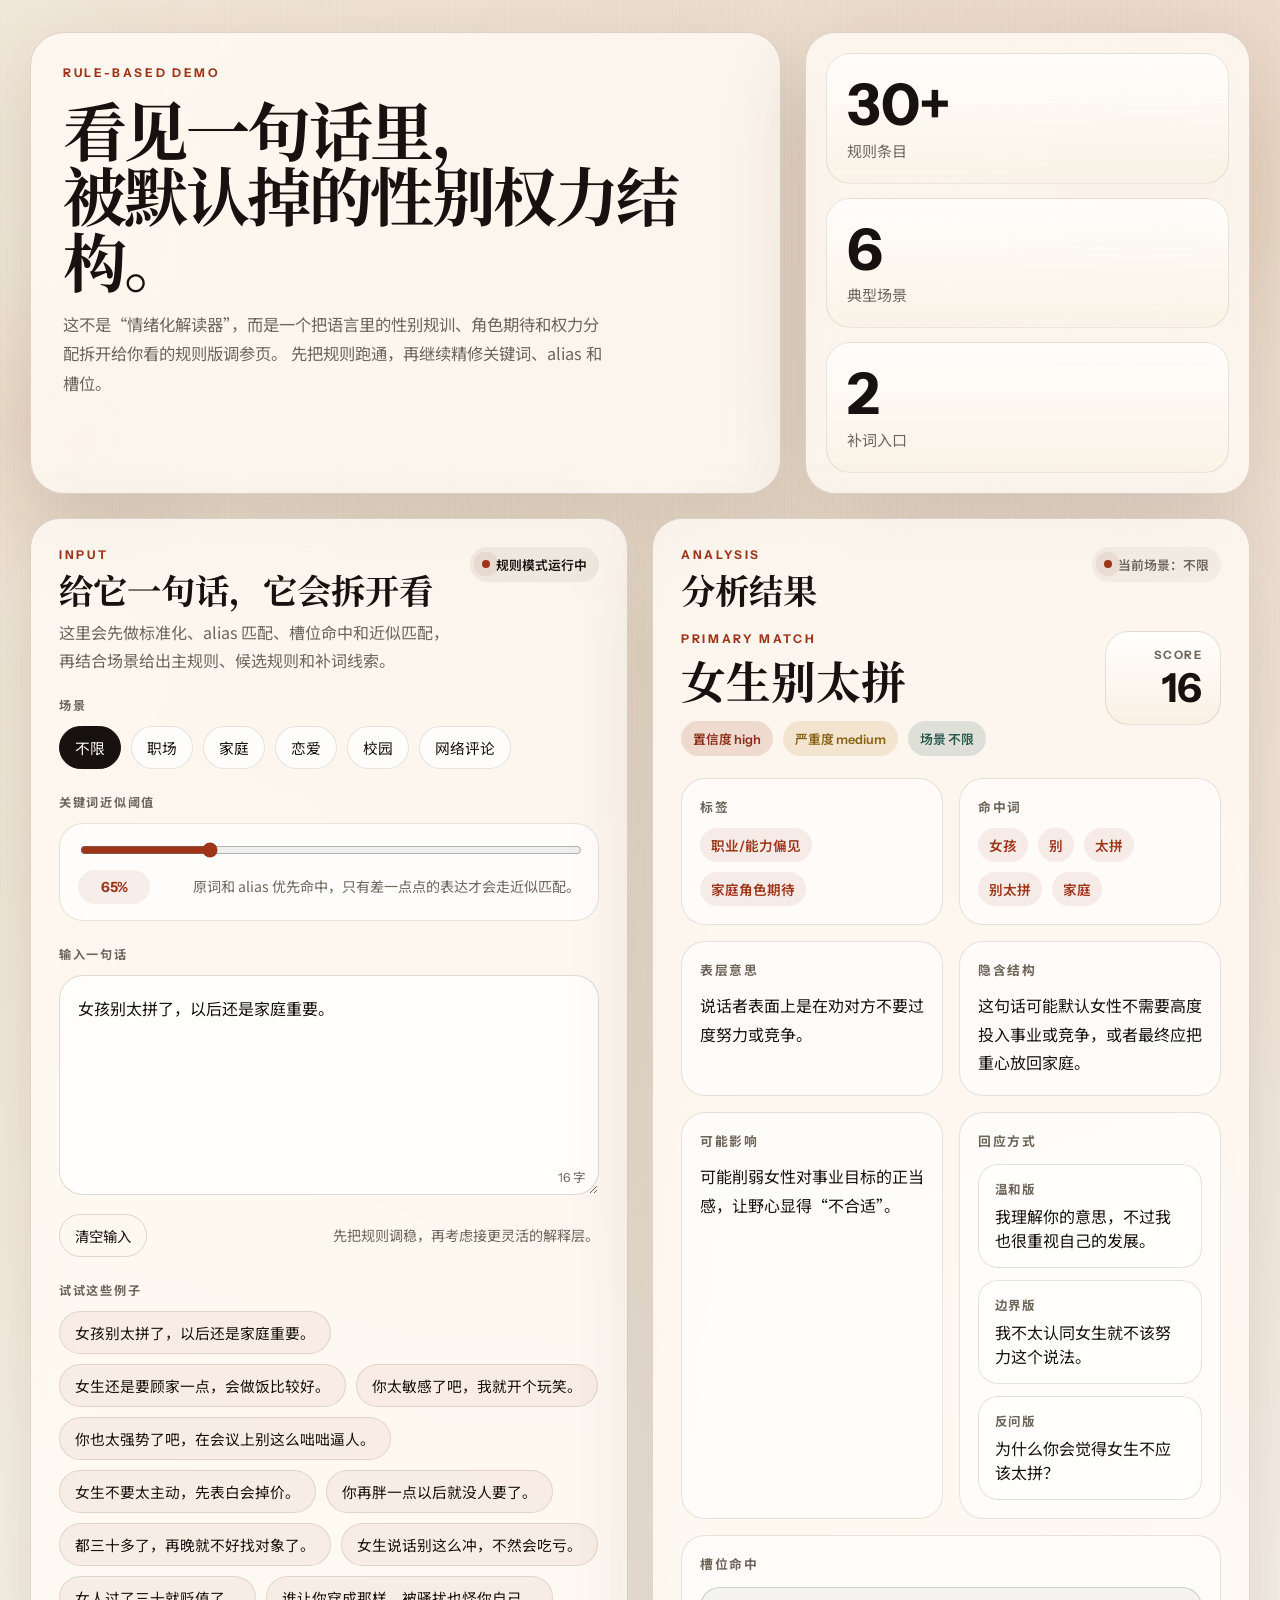
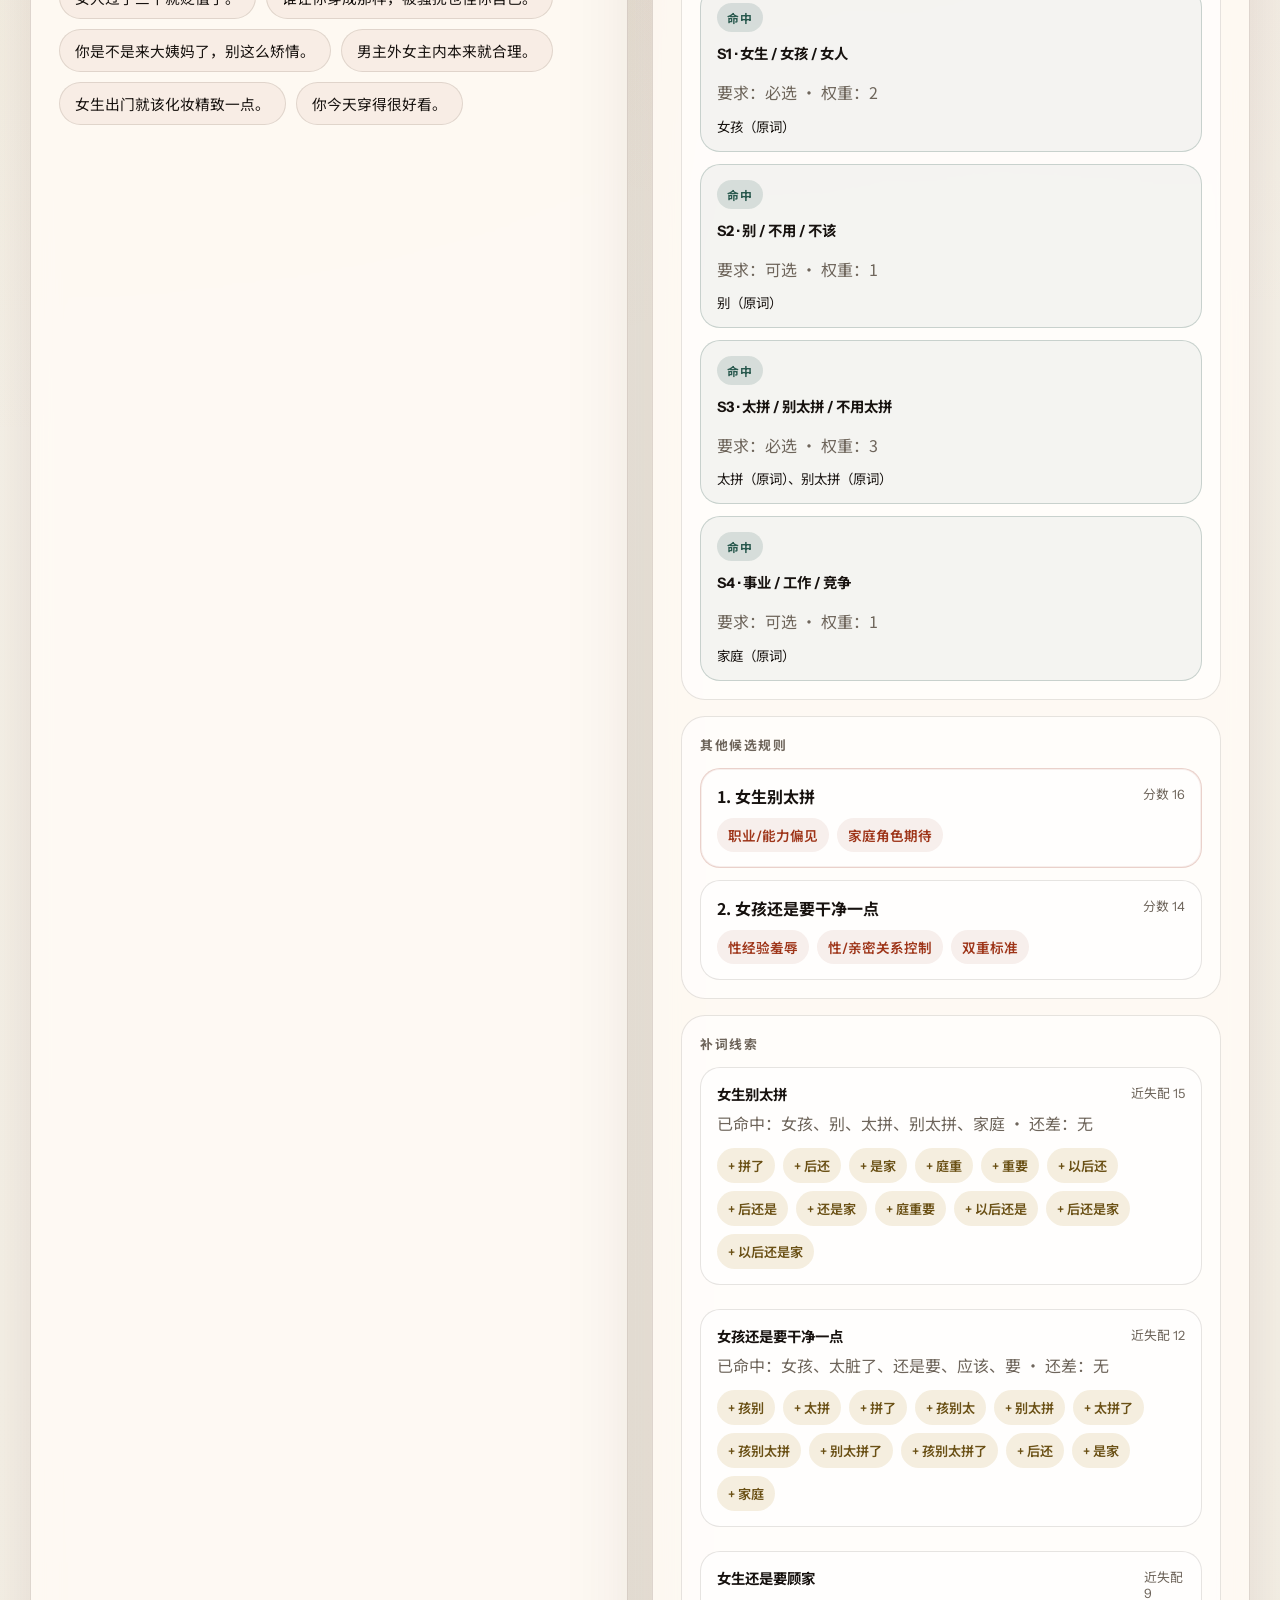
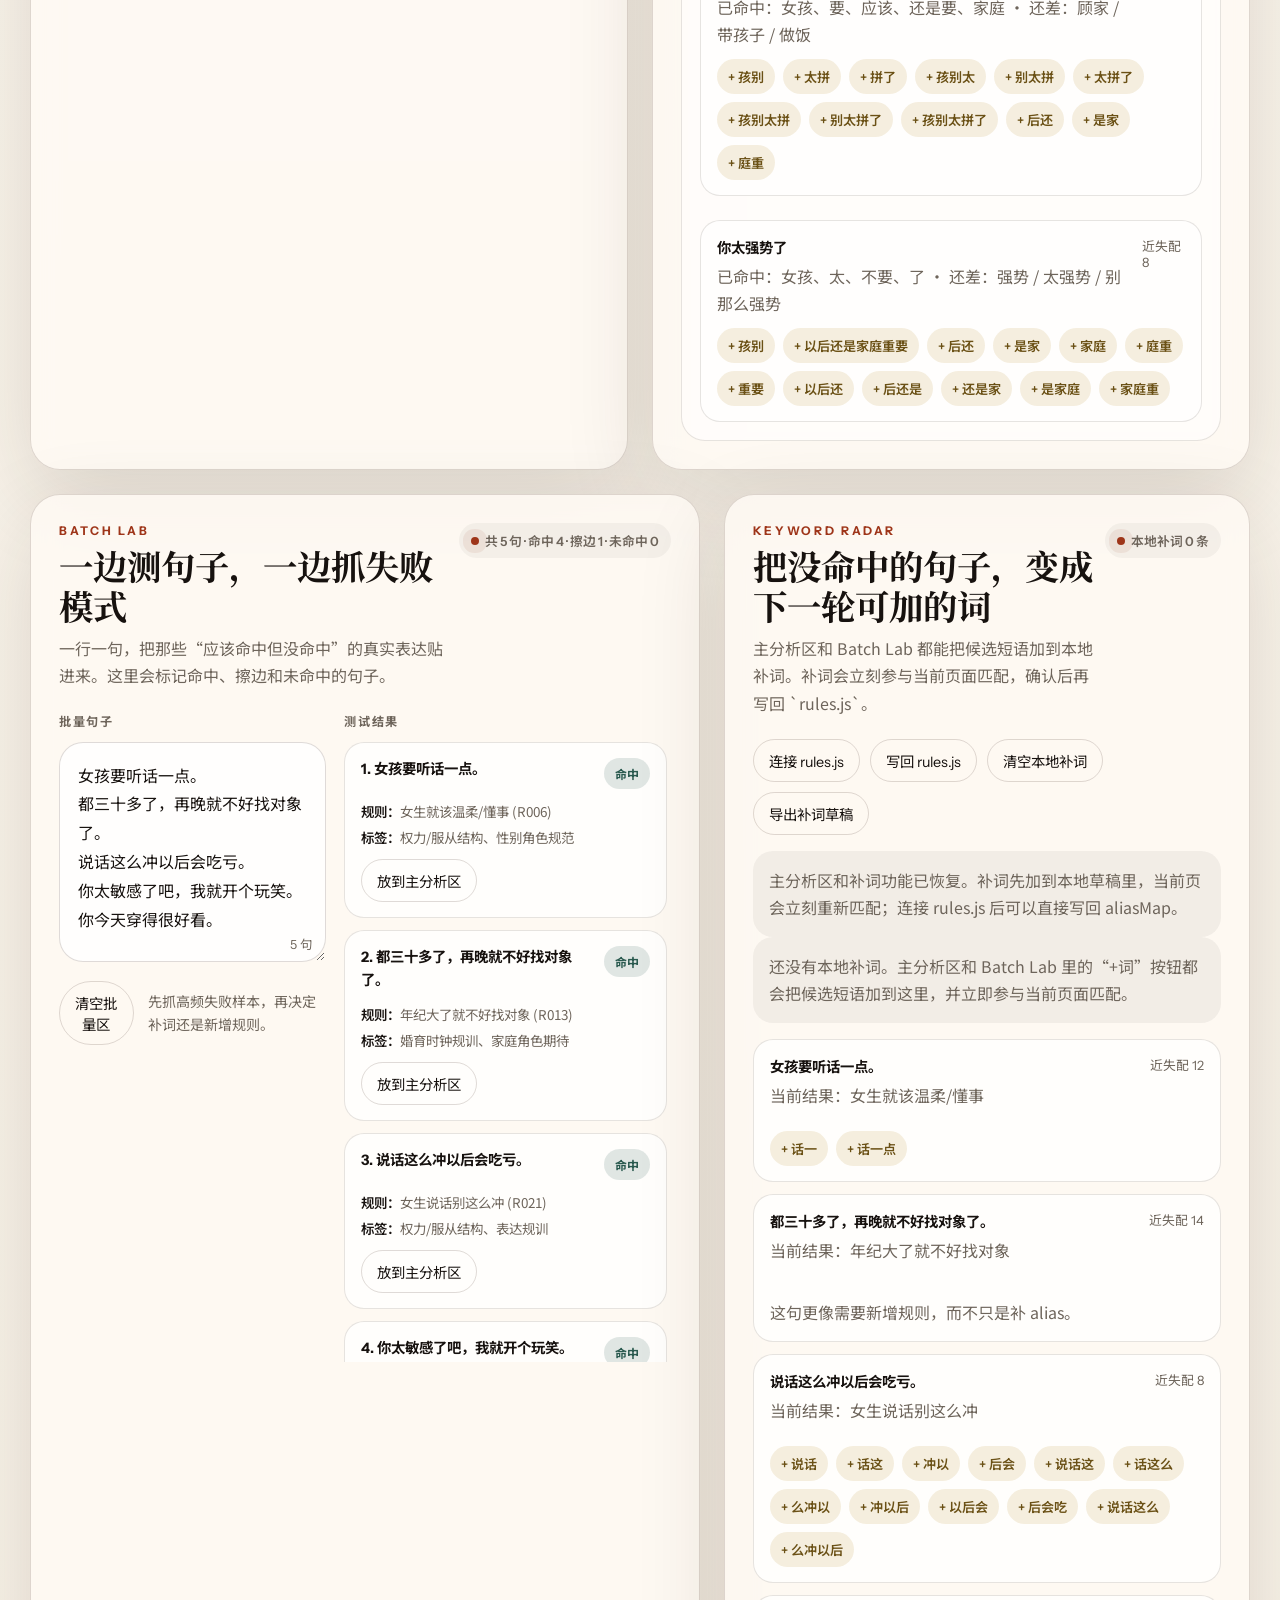
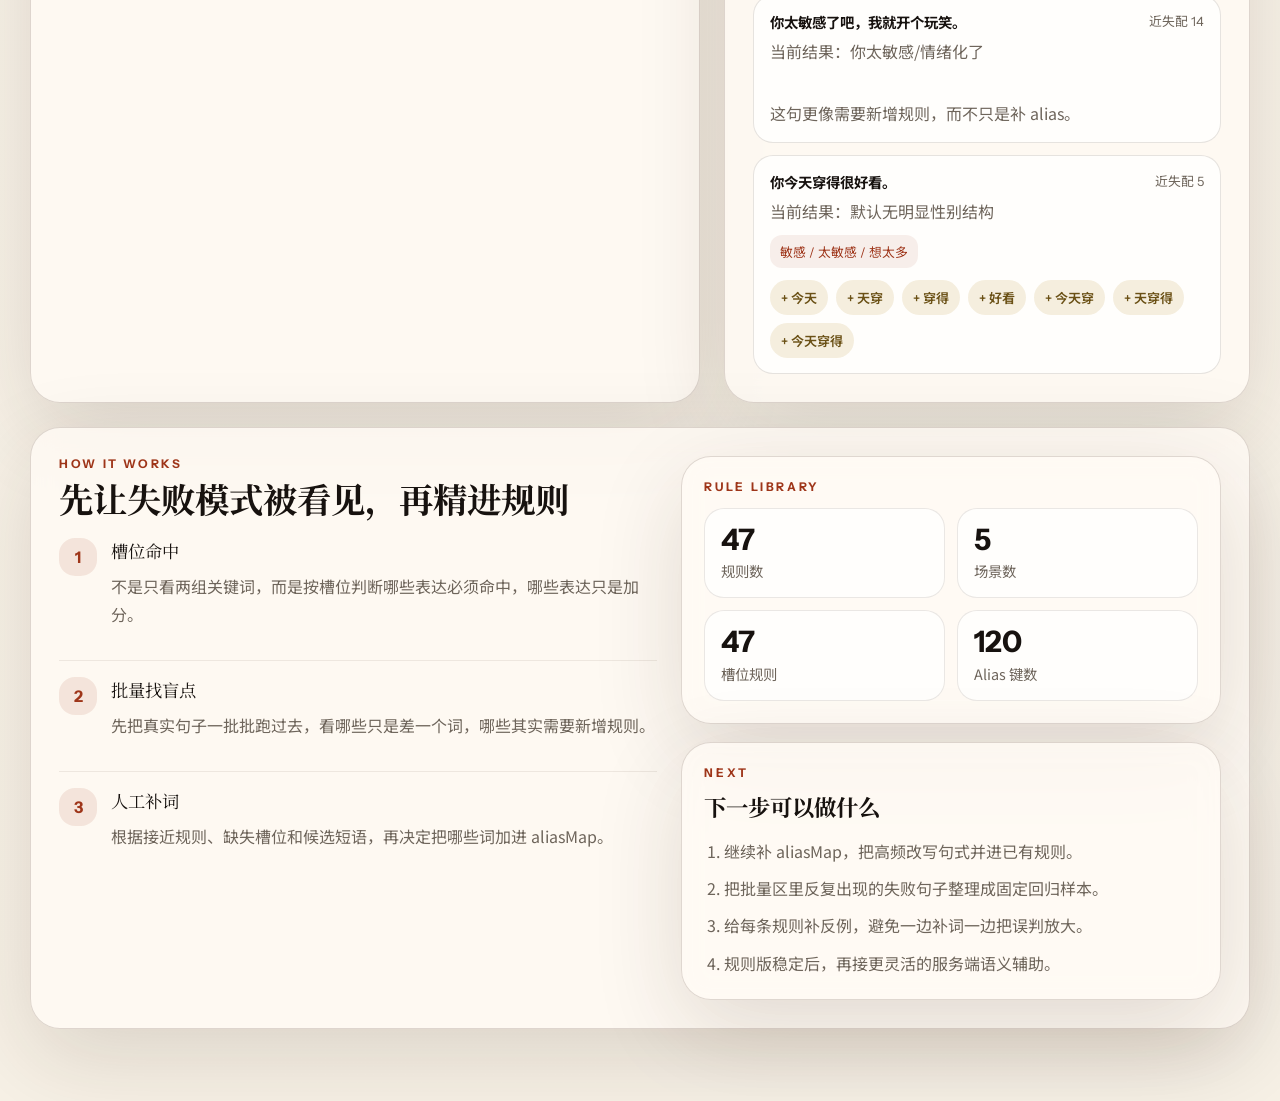
==== lab.html @ 9e85bf98 "Make client page the site root" ====
<!doctype html>
<html lang="zh-CN">
  <head>
    <meta charset="UTF-8" />
    <meta name="viewport" content="width=device-width, initial-scale=1.0" />
    <meta
      name="description"
      content="用于识别句子中的性别结构、角色期待与权力规训信号的规则版调参页面。"
    />
    <title>看见句子里的性别权力结构</title>
    <link rel="preconnect" href="https://fonts.googleapis.com" />
    <link rel="preconnect" href="https://fonts.gstatic.com" crossorigin />
    <link
      href="https://fonts.googleapis.com/css2?family=Instrument+Sans:wght@400;500;600;700&family=Noto+Sans+SC:wght@400;500;700;900&family=Noto+Serif+SC:wght@500;700;900&display=swap"
      rel="stylesheet"
    />
    <link rel="stylesheet" href="./styles.css" />
  </head>
  <body>
    <div class="page-shell">
      <div class="ambient ambient-one"></div>
      <div class="ambient ambient-two"></div>

      <header class="hero reveal reveal-1">
        <div class="hero-copy">
          <div class="eyebrow">Rule-Based Demo</div>
          <h1 class="hero-title">看见一句话里，<br />被默认掉的性别权力结构。</h1>
          <p class="hero-text">
            这不是“情绪化解读器”，而是一个把语言里的性别规训、角色期待和权力分配拆开给你看的规则版调参页。
            先把规则跑通，再继续精修关键词、alias 和槽位。
          </p>
        </div>

        <div class="hero-aside">
          <div class="stat-card">
            <span class="stat-value">30+</span>
            <span class="stat-label">规则条目</span>
          </div>
          <div class="stat-card">
            <span class="stat-value">6</span>
            <span class="stat-label">典型场景</span>
          </div>
          <div class="stat-card">
            <span class="stat-value">2</span>
            <span class="stat-label">补词入口</span>
          </div>
        </div>
      </header>

      <main class="workspace">
        <section class="panel input-panel reveal reveal-2">
          <div class="panel-head">
            <div>
              <div class="eyebrow">Input</div>
              <h2 class="panel-title">给它一句话，它会拆开看</h2>
              <p class="panel-description">
                这里会先做标准化、alias 匹配、槽位命中和近似匹配，再结合场景给出主规则、候选规则和补词线索。
              </p>
            </div>
            <div class="signal-pill">规则模式运行中</div>
          </div>

          <div class="field-group">
            <label class="field-label">场景</label>
            <div id="contextButtons" class="chip-wrap" aria-label="场景选择"></div>
          </div>

          <div class="field-group">
            <label for="similarityRange" class="field-label">关键词近似阈值</label>
            <div class="similarity-control">
              <input
                id="similarityRange"
                class="similarity-range"
                type="range"
                min="0.55"
                max="0.95"
                step="0.01"
                value="0.65"
              />
              <div class="similarity-meta">
                <span id="similarityValue" class="similarity-value">65%</span>
                <span class="micro-note">原词和 alias 优先命中，只有差一点点的表达才会走近似匹配。</span>
              </div>
            </div>
          </div>

          <div class="field-group">
            <label for="inputText" class="field-label">输入一句话</label>
            <div class="textarea-wrap">
              <textarea
                id="inputText"
                spellcheck="false"
                placeholder="例如：女孩别太拼了，以后还是家庭重要。"
              ></textarea>
              <div id="charCount" class="char-count">0 字</div>
            </div>
          </div>

          <div class="input-actions">
            <button id="clearButton" type="button" class="ghost-button">清空输入</button>
            <span class="micro-note">先把规则调稳，再考虑接更灵活的解释层。</span>
          </div>

          <div class="field-group examples-group">
            <div class="field-label">试试这些例子</div>
            <div id="exampleList" class="chip-wrap"></div>
          </div>
        </section>

        <section class="panel output-panel reveal reveal-3">
          <div class="panel-head">
            <div>
              <div class="eyebrow">Analysis</div>
              <h2 class="panel-title">分析结果</h2>
            </div>
            <div id="contextStatus" class="signal-pill signal-pill-muted">当前场景：不限</div>
          </div>

          <div id="analysisRoot" class="analysis-root"></div>
        </section>
      </main>

      <section class="lab-grid">
        <section class="panel batch-panel reveal reveal-4">
          <div class="panel-head">
            <div>
              <div class="eyebrow">Batch Lab</div>
              <h2 class="panel-title">一边测句子，一边抓失败模式</h2>
              <p class="panel-description">
                一行一句，把那些“应该命中但没命中”的真实表达贴进来。这里会标记命中、擦边和未命中的句子。
              </p>
            </div>
            <div id="batchSummary" class="signal-pill signal-pill-muted">等待批量测试</div>
          </div>

          <div class="batch-workspace">
            <div class="batch-entry">
              <label for="batchInputText" class="field-label">批量句子</label>
              <div class="textarea-wrap">
                <textarea
                  id="batchInputText"
                  spellcheck="false"
                  placeholder="一行一句，建议先放 10 到 50 句真实样本。"
                ></textarea>
                <div id="batchCount" class="char-count">0 句</div>
              </div>
              <div class="input-actions">
                <button id="batchClearButton" type="button" class="ghost-button">清空批量区</button>
                <span class="micro-note">先抓高频失败样本，再决定补词还是新增规则。</span>
              </div>
            </div>

            <div class="batch-feed">
              <div class="field-label">测试结果</div>
              <div id="batchResultsRoot" class="batch-results"></div>
            </div>
          </div>
        </section>

        <section class="panel tuning-panel reveal reveal-5">
          <div class="panel-head">
            <div>
              <div class="eyebrow">Keyword Radar</div>
              <h2 class="panel-title">把没命中的句子，变成下一轮可加的词</h2>
              <p class="panel-description">
                主分析区和 Batch Lab 都能把候选短语加到本地补词。补词会立刻参与当前页面匹配，确认后再写回 `rules.js`。
              </p>
            </div>
            <div id="draftSummary" class="signal-pill signal-pill-muted">本地补词 0 条</div>
          </div>

          <div class="draft-toolbar">
            <button id="connectRulesButton" type="button" class="ghost-button">连接 rules.js</button>
            <button id="writeRulesButton" type="button" class="ghost-button">写回 rules.js</button>
            <button id="clearDraftsButton" type="button" class="ghost-button">清空本地补词</button>
            <button id="exportDraftsButton" type="button" class="ghost-button">导出补词草稿</button>
          </div>

          <div id="rulesFileStatus" class="draft-empty">
            先用主分析区或 Batch Lab 把候选短语加进本地补词。连接 `rules.js` 后，就能把这些补词直接写回 `aliasMap`。
          </div>
          <div id="draftListRoot" class="draft-list-root"></div>
          <div id="keywordHintRoot" class="hint-root"></div>
        </section>
      </section>

      <section class="panel system-panel reveal reveal-6">
        <div class="system-copy">
          <div class="eyebrow">How It Works</div>
          <h2 class="panel-title">先让失败模式被看见，再精进规则</h2>
          <div class="mechanic-list">
            <div class="mechanic-step">
              <div class="step-index">1</div>
              <div>
                <div class="step-title">槽位命中</div>
                <p class="step-copy">不是只看两组关键词，而是按槽位判断哪些表达必须命中，哪些表达只是加分。</p>
              </div>
            </div>
            <div class="mechanic-step">
              <div class="step-index">2</div>
              <div>
                <div class="step-title">批量找盲点</div>
                <p class="step-copy">先把真实句子一批批跑过去，看哪些只是差一个词，哪些其实需要新增规则。</p>
              </div>
            </div>
            <div class="mechanic-step">
              <div class="step-index">3</div>
              <div>
                <div class="step-title">人工补词</div>
                <p class="step-copy">根据接近规则、缺失槽位和候选短语，再决定把哪些词加进 aliasMap。</p>
              </div>
            </div>
          </div>
        </div>

        <div class="system-side">
          <div class="sub-panel">
            <div class="eyebrow">Rule Library</div>
            <div id="libraryMetrics" class="metric-grid"></div>
          </div>

          <div class="sub-panel">
            <div class="eyebrow">Next</div>
            <h3 class="sub-panel-title">下一步可以做什么</h3>
            <ol class="roadmap-list">
              <li>继续补 aliasMap，把高频改写句式并进已有规则。</li>
              <li>把批量区里反复出现的失败句子整理成固定回归样本。</li>
              <li>给每条规则补反例，避免一边补词一边把误判放大。</li>
              <li>规则版稳定后，再接更灵活的服务端语义辅助。</li>
            </ol>
          </div>
        </div>
      </section>
    </div>

    <script src="./rules.js"></script>
    <script src="./app.js"></script>
  </body>
</html>
---- styles.css ----
:root {
  --paper: #f7f1e6;
  --panel: rgba(255, 251, 245, 0.82);
  --ink: #17120f;
  --muted: #6e655b;
  --line: rgba(55, 36, 21, 0.16);
  --accent: #9e3519;
  --accent-soft: rgba(158, 53, 25, 0.12);
  --gold: #b88c2f;
  --forest: #29594e;
  --shadow: 0 28px 90px rgba(49, 30, 17, 0.14);
  --display-font: "Noto Serif SC", "Source Han Serif SC", serif;
  --body-font: "Noto Sans SC", "PingFang SC", "Hiragino Sans GB", sans-serif;
  --ui-font: "Instrument Sans", "Noto Sans SC", sans-serif;
}

* {
  box-sizing: border-box;
}

html,
body {
  margin: 0;
  min-height: 100%;
}

body {
  position: relative;
  overflow-x: hidden;
  background:
    radial-gradient(circle at top left, rgba(184, 140, 47, 0.16), transparent 34%),
    radial-gradient(circle at top right, rgba(158, 53, 25, 0.12), transparent 32%),
    linear-gradient(180deg, #fbf7f0 0%, var(--paper) 100%);
  color: var(--ink);
  font-family: var(--body-font);
}

body::before {
  content: "";
  position: fixed;
  inset: 0;
  pointer-events: none;
  background:
    linear-gradient(135deg, rgba(255, 255, 255, 0.45), transparent 45%),
    repeating-linear-gradient(
      90deg,
      rgba(23, 18, 15, 0.02) 0,
      rgba(23, 18, 15, 0.02) 1px,
      transparent 1px,
      transparent 7px
    );
  opacity: 0.65;
}

.page-shell {
  position: relative;
  isolation: isolate;
  max-width: 1260px;
  margin: 0 auto;
  padding: 32px 20px 72px;
}

.ambient {
  position: absolute;
  z-index: -1;
  border-radius: 999px;
  filter: blur(54px);
  opacity: 0.46;
}

.ambient-one {
  top: 92px;
  right: 18px;
  width: 220px;
  height: 220px;
  background: rgba(184, 140, 47, 0.34);
}

.ambient-two {
  top: 340px;
  left: -48px;
  width: 200px;
  height: 200px;
  background: rgba(158, 53, 25, 0.18);
}

.hero,
.workspace,
.lab-grid,
.system-panel {
  display: grid;
  gap: 24px;
}

.hero {
  grid-template-columns: minmax(0, 1.35fr) minmax(320px, 0.8fr);
  margin-bottom: 24px;
}

.hero-copy,
.hero-aside,
.panel,
.sub-panel {
  position: relative;
  border: 1px solid var(--line);
  background: var(--panel);
  backdrop-filter: blur(14px);
  box-shadow: var(--shadow);
}

.hero-copy {
  padding: 32px;
  border-radius: 34px;
}

.hero-aside {
  display: grid;
  align-content: stretch;
  gap: 14px;
  padding: 20px;
  border-radius: 30px;
}

.eyebrow {
  font-family: var(--ui-font);
  font-size: 0.75rem;
  font-weight: 700;
  letter-spacing: 0.22em;
  text-transform: uppercase;
  color: var(--accent);
}

.hero-title,
.panel-title,
.sub-panel-title,
.result-name {
  font-family: var(--display-font);
  font-weight: 700;
}

.hero-title {
  margin: 16px 0 18px;
  font-size: clamp(2.4rem, 5vw, 4.9rem);
  line-height: 1.02;
  letter-spacing: -0.04em;
}

.hero-text {
  max-width: 60ch;
  margin: 0;
  color: var(--muted);
  font-size: 1.02rem;
  line-height: 1.8;
}

.stat-card {
  display: grid;
  gap: 6px;
  padding: 22px 20px;
  border-radius: 24px;
  background:
    linear-gradient(180deg, rgba(255, 255, 255, 0.8), rgba(249, 241, 228, 0.74));
  border: 1px solid rgba(55, 36, 21, 0.1);
}

.stat-value {
  font-family: var(--ui-font);
  font-size: clamp(2.1rem, 5vw, 3.6rem);
  font-weight: 700;
  line-height: 1;
  color: var(--ink);
}

.stat-label {
  color: var(--muted);
  font-size: 0.94rem;
}

.workspace {
  grid-template-columns: minmax(0, 1fr) minmax(0, 1fr);
}

.lab-grid {
  grid-template-columns: minmax(0, 1.12fr) minmax(320px, 0.88fr);
  margin-top: 24px;
}

.panel,
.sub-panel {
  border-radius: 30px;
}

.input-panel,
.output-panel,
.batch-panel,
.tuning-panel,
.system-panel {
  padding: 28px;
}

.panel-head {
  display: flex;
  align-items: flex-start;
  justify-content: space-between;
  gap: 12px;
  margin-bottom: 22px;
}

.panel-title {
  margin: 8px 0 0;
  font-size: clamp(1.55rem, 3vw, 2.15rem);
  line-height: 1.15;
}

.panel-description,
.step-copy,
.candidate-copy {
  margin: 10px 0 0;
  color: var(--muted);
  line-height: 1.7;
}

.signal-pill,
.badge {
  display: inline-flex;
  align-items: center;
  gap: 6px;
  padding: 8px 12px;
  border-radius: 999px;
  font-family: var(--ui-font);
  font-size: 0.8rem;
  font-weight: 600;
  white-space: nowrap;
}

.signal-pill {
  background: rgba(23, 18, 15, 0.06);
  color: var(--ink);
}

.signal-pill::before {
  content: "";
  width: 8px;
  height: 8px;
  border-radius: 999px;
  background: var(--accent);
  box-shadow: 0 0 0 8px rgba(158, 53, 25, 0.08);
}

.signal-pill-muted {
  background: rgba(23, 18, 15, 0.04);
  color: var(--muted);
}

.field-group + .field-group,
.examples-group {
  margin-top: 24px;
}

.field-label {
  display: block;
  margin-bottom: 12px;
  font-family: var(--ui-font);
  font-size: 0.76rem;
  font-weight: 700;
  letter-spacing: 0.14em;
  text-transform: uppercase;
  color: var(--muted);
}

.chip-wrap {
  display: flex;
  flex-wrap: wrap;
  gap: 10px;
}

.chip-button {
  border: 1px solid rgba(55, 36, 21, 0.12);
  background: rgba(255, 255, 255, 0.72);
  color: var(--ink);
  border-radius: 999px;
  padding: 10px 15px;
  font-family: var(--ui-font);
  font-size: 0.92rem;
  cursor: pointer;
  transition:
    transform 140ms ease,
    background-color 140ms ease,
    border-color 140ms ease,
    color 140ms ease;
}

.chip-button:hover,
.chip-button:focus-visible {
  transform: translateY(-1px);
  border-color: rgba(55, 36, 21, 0.24);
}

.chip-button.is-active {
  background: var(--ink);
  color: #fffdf9;
  border-color: var(--ink);
}

.chip-button.is-example {
  background: rgba(158, 53, 25, 0.06);
}

.textarea-wrap {
  position: relative;
}

.similarity-control {
  display: grid;
  gap: 10px;
  padding: 16px 18px;
  border: 1px solid rgba(55, 36, 21, 0.12);
  border-radius: 24px;
  background: rgba(255, 255, 255, 0.72);
}

.similarity-range {
  width: 100%;
  accent-color: var(--accent);
  cursor: pointer;
}

.similarity-meta {
  display: flex;
  align-items: center;
  justify-content: space-between;
  gap: 14px;
}

.similarity-value {
  display: inline-flex;
  align-items: center;
  justify-content: center;
  min-width: 72px;
  padding: 8px 12px;
  border-radius: 999px;
  background: rgba(158, 53, 25, 0.08);
  color: var(--accent);
  font-family: var(--ui-font);
  font-size: 0.88rem;
  font-weight: 700;
}

textarea {
  width: 100%;
  min-height: 220px;
  resize: vertical;
  padding: 18px 18px 44px;
  border: 1px solid rgba(55, 36, 21, 0.16);
  border-radius: 24px;
  background: rgba(255, 255, 255, 0.86);
  color: var(--ink);
  font: inherit;
  line-height: 1.8;
  outline: none;
  transition:
    border-color 160ms ease,
    box-shadow 160ms ease,
    transform 160ms ease;
}

textarea:focus {
  border-color: rgba(158, 53, 25, 0.45);
  box-shadow: 0 0 0 5px rgba(158, 53, 25, 0.08);
}

.char-count {
  position: absolute;
  right: 14px;
  bottom: 14px;
  font-family: var(--ui-font);
  font-size: 0.78rem;
  color: var(--muted);
}

.input-actions {
  display: flex;
  align-items: center;
  justify-content: space-between;
  gap: 14px;
  margin-top: 14px;
}

.ghost-button {
  border: 1px solid rgba(55, 36, 21, 0.16);
  background: transparent;
  color: var(--ink);
  border-radius: 999px;
  padding: 10px 15px;
  font-family: var(--ui-font);
  font-size: 0.9rem;
  cursor: pointer;
  transition:
    transform 140ms ease,
    border-color 140ms ease,
    background-color 140ms ease;
}

.ghost-button:hover,
.ghost-button:focus-visible {
  transform: translateY(-1px);
  border-color: rgba(55, 36, 21, 0.28);
  background: rgba(255, 255, 255, 0.48);
}

.micro-note {
  color: var(--muted);
  font-size: 0.88rem;
  line-height: 1.6;
}

.analysis-root {
  min-height: 640px;
}

.slot-list,
.near-miss-list,
.hint-list {
  display: grid;
  gap: 12px;
  margin-top: 14px;
}

.slot-row,
.near-miss-card,
.hint-card,
.batch-card {
  padding: 15px 16px;
  border-radius: 20px;
  border: 1px solid rgba(55, 36, 21, 0.12);
  background: rgba(255, 255, 255, 0.72);
}

.slot-row {
  display: grid;
  gap: 10px;
}

.slot-row.is-hit {
  border-color: rgba(41, 89, 78, 0.22);
  background: rgba(41, 89, 78, 0.05);
}

.slot-row.is-miss {
  border-color: rgba(158, 53, 25, 0.16);
}

.slot-title,
.hint-title,
.batch-title {
  font-family: var(--ui-font);
  font-size: 0.9rem;
  font-weight: 700;
}

.slot-copy,
.hint-copy,
.batch-copy,
.helper-copy {
  margin-top: 6px;
  color: var(--muted);
  line-height: 1.65;
}

.slot-trace {
  font-family: var(--ui-font);
  font-size: 0.84rem;
}

.slot-state {
  display: inline-flex;
  width: fit-content;
  align-items: center;
  gap: 6px;
  padding: 6px 10px;
  border-radius: 999px;
  font-family: var(--ui-font);
  font-size: 0.74rem;
  font-weight: 700;
  letter-spacing: 0.08em;
  text-transform: uppercase;
}

.slot-state.is-hit {
  background: rgba(41, 89, 78, 0.14);
  color: var(--forest);
}

.slot-state.is-miss {
  background: rgba(158, 53, 25, 0.12);
  color: var(--accent);
}

.empty-state {
  display: grid;
  place-items: center;
  min-height: 520px;
  border-radius: 24px;
  border: 1px dashed rgba(55, 36, 21, 0.18);
  background: rgba(255, 255, 255, 0.4);
  color: var(--muted);
  text-align: center;
  padding: 24px;
  line-height: 1.8;
}

.analysis-hero {
  display: flex;
  align-items: flex-start;
  justify-content: space-between;
  gap: 18px;
}

.result-name {
  margin: 10px 0 0;
  font-size: clamp(1.9rem, 4vw, 2.8rem);
  line-height: 1.08;
}

.score-tile {
  min-width: 116px;
  padding: 16px 18px;
  border-radius: 24px;
  border: 1px solid rgba(55, 36, 21, 0.12);
  background: linear-gradient(180deg, rgba(255, 255, 255, 0.88), rgba(248, 238, 223, 0.72));
  text-align: right;
}

.score-label {
  font-family: var(--ui-font);
  font-size: 0.72rem;
  font-weight: 700;
  letter-spacing: 0.12em;
  text-transform: uppercase;
  color: var(--muted);
}

.score-value {
  margin-top: 6px;
  font-family: var(--ui-font);
  font-size: 2.5rem;
  font-weight: 700;
  line-height: 1;
}

.badge-row {
  display: flex;
  flex-wrap: wrap;
  gap: 10px;
  margin-top: 16px;
}

.badge {
  background: rgba(23, 18, 15, 0.06);
  color: var(--ink);
}

.tone-high {
  background: rgba(158, 53, 25, 0.14);
  color: #8b2d16;
}

.tone-medium {
  background: rgba(184, 140, 47, 0.16);
  color: #896114;
}

.tone-low {
  background: rgba(41, 89, 78, 0.14);
  color: var(--forest);
}

.analysis-grid {
  display: grid;
  grid-template-columns: repeat(2, minmax(0, 1fr));
  gap: 16px;
  margin-top: 22px;
}

.info-card {
  padding: 18px;
  border-radius: 24px;
  border: 1px solid rgba(55, 36, 21, 0.12);
  background: rgba(255, 255, 255, 0.56);
}

.span-2 {
  grid-column: 1 / -1;
}

.info-title {
  margin: 0;
  font-family: var(--ui-font);
  font-size: 0.8rem;
  font-weight: 700;
  letter-spacing: 0.12em;
  text-transform: uppercase;
  color: var(--muted);
}

.info-copy {
  margin: 12px 0 0;
  line-height: 1.8;
}

.meta-list {
  display: flex;
  flex-wrap: wrap;
  gap: 10px;
  margin-top: 12px;
}

.hit-chip {
  display: inline-flex;
  align-items: center;
  padding: 7px 11px;
  border-radius: 999px;
  background: rgba(158, 53, 25, 0.08);
  color: var(--accent);
  font-family: var(--ui-font);
  font-size: 0.85rem;
  font-weight: 600;
}

.muted-inline {
  margin-top: 12px;
  color: var(--muted);
}

.response-list,
.candidate-list {
  display: grid;
  gap: 12px;
  margin-top: 14px;
}

.response-item,
.candidate-card {
  padding: 15px 16px;
  border-radius: 20px;
  border: 1px solid rgba(55, 36, 21, 0.12);
  background: rgba(255, 255, 255, 0.72);
}

.response-label {
  display: block;
  margin-bottom: 6px;
  font-family: var(--ui-font);
  font-size: 0.78rem;
  font-weight: 700;
  letter-spacing: 0.12em;
  text-transform: uppercase;
  color: var(--muted);
}

.candidate-card.is-primary {
  border-color: rgba(158, 53, 25, 0.22);
  box-shadow: inset 0 0 0 1px rgba(158, 53, 25, 0.08);
}

.candidate-top {
  display: flex;
  align-items: flex-start;
  justify-content: space-between;
  gap: 12px;
}

.candidate-title {
  margin: 0;
  font-size: 1rem;
}

.candidate-score {
  font-family: var(--ui-font);
  font-size: 0.8rem;
  color: var(--muted);
}

.candidate-meta {
  display: flex;
  flex-wrap: wrap;
  gap: 8px;
  margin-top: 10px;
}

.helper-note {
  margin-top: 14px;
  padding: 14px 16px;
  border-radius: 20px;
  background: rgba(184, 140, 47, 0.1);
  color: #7d5a12;
  line-height: 1.7;
}

.helper-note.is-muted {
  background: rgba(23, 18, 15, 0.05);
  color: var(--muted);
}

.phrase-cloud {
  display: flex;
  flex-wrap: wrap;
  gap: 8px;
  margin-top: 12px;
}

.phrase-chip {
  display: inline-flex;
  align-items: center;
  padding: 8px 11px;
  border-radius: 999px;
  background: rgba(184, 140, 47, 0.14);
  color: #6b5116;
  font-family: var(--ui-font);
  font-size: 0.82rem;
  font-weight: 600;
}

.near-miss-top,
.hint-top,
.batch-top,
.batch-meta {
  display: flex;
  align-items: flex-start;
  justify-content: space-between;
  gap: 12px;
}

.missing-list {
  display: flex;
  flex-wrap: wrap;
  gap: 8px;
  margin-top: 10px;
}

.missing-chip {
  display: inline-flex;
  align-items: center;
  padding: 7px 10px;
  border-radius: 12px;
  background: rgba(158, 53, 25, 0.08);
  color: var(--accent);
  font-family: var(--ui-font);
  font-size: 0.8rem;
}

.batch-workspace {
  display: grid;
  grid-template-columns: minmax(0, 0.9fr) minmax(0, 1.1fr);
  gap: 18px;
}

.batch-results {
  display: grid;
  gap: 12px;
  max-height: 620px;
  overflow: auto;
  padding-right: 4px;
}

.batch-card {
  display: grid;
  gap: 12px;
}

.batch-title {
  line-height: 1.6;
}

.status-chip {
  display: inline-flex;
  align-items: center;
  gap: 6px;
  padding: 7px 11px;
  border-radius: 999px;
  font-family: var(--ui-font);
  font-size: 0.75rem;
  font-weight: 700;
  white-space: nowrap;
}

.status-chip.status-hit {
  background: rgba(41, 89, 78, 0.14);
  color: var(--forest);
}

.status-chip.status-near {
  background: rgba(184, 140, 47, 0.16);
  color: #896114;
}

.status-chip.status-fallback {
  background: rgba(158, 53, 25, 0.14);
  color: #8b2d16;
}

.batch-actions {
  display: flex;
  align-items: center;
  justify-content: space-between;
  gap: 12px;
}

.batch-grid-meta {
  display: grid;
  gap: 6px;
  color: var(--muted);
  font-size: 0.84rem;
}

.batch-grid-meta strong {
  color: var(--ink);
  font-weight: 600;
}

.hint-root {
  min-height: 100%;
}

.draft-toolbar {
  display: flex;
  flex-wrap: wrap;
  gap: 10px;
  margin-bottom: 16px;
}

.draft-list-root {
  display: grid;
  gap: 12px;
  margin-bottom: 16px;
}

.draft-card {
  padding: 15px 16px;
  border-radius: 20px;
  border: 1px solid rgba(55, 36, 21, 0.12);
  background: rgba(255, 255, 255, 0.72);
}

.draft-top {
  display: flex;
  align-items: flex-start;
  justify-content: space-between;
  gap: 12px;
}

.draft-title {
  font-family: var(--ui-font);
  font-size: 0.9rem;
  font-weight: 700;
}

.draft-meta {
  margin-top: 8px;
  display: grid;
  gap: 6px;
  color: var(--muted);
  font-size: 0.84rem;
}

.draft-empty {
  padding: 16px;
  border-radius: 20px;
  background: rgba(23, 18, 15, 0.05);
  color: var(--muted);
  line-height: 1.7;
}

.draft-empty.is-connected {
  background: rgba(41, 89, 78, 0.08);
  color: var(--forest);
}

.draft-empty.is-error {
  background: rgba(158, 53, 25, 0.1);
  color: var(--accent);
}

.hint-card + .hint-card {
  margin-top: 12px;
}

.hint-note {
  margin-top: 14px;
  color: var(--muted);
  line-height: 1.7;
}

.phrase-chip-button {
  border: none;
  cursor: pointer;
}

.phrase-chip-button:hover,
.phrase-chip-button:focus-visible {
  transform: translateY(-1px);
  box-shadow: inset 0 0 0 1px rgba(107, 81, 22, 0.18);
}

.hint-empty {
  display: grid;
  place-items: center;
  min-height: 320px;
  border-radius: 24px;
  border: 1px dashed rgba(55, 36, 21, 0.18);
  background: rgba(255, 255, 255, 0.44);
  color: var(--muted);
  text-align: center;
  padding: 24px;
  line-height: 1.8;
}

.system-panel {
  grid-template-columns: minmax(0, 1.02fr) minmax(320px, 0.92fr);
  margin-top: 24px;
}

.mechanic-list {
  display: grid;
  gap: 16px;
  margin-top: 20px;
}

.mechanic-step {
  display: flex;
  align-items: flex-start;
  gap: 14px;
  padding: 16px 0;
  border-top: 1px solid rgba(55, 36, 21, 0.08);
}

.mechanic-step:first-child {
  border-top: none;
  padding-top: 0;
}

.step-index {
  display: grid;
  place-items: center;
  width: 38px;
  height: 38px;
  border-radius: 16px;
  background: rgba(158, 53, 25, 0.1);
  color: var(--accent);
  font-family: var(--ui-font);
  font-weight: 700;
  flex: none;
}

.step-title {
  font-family: var(--display-font);
  font-size: 1.08rem;
}

.system-side {
  display: grid;
  gap: 18px;
}

.sub-panel {
  padding: 22px;
}

.sub-panel-title {
  margin: 10px 0 0;
  font-size: 1.4rem;
}

.metric-grid {
  display: grid;
  grid-template-columns: repeat(2, minmax(0, 1fr));
  gap: 12px;
  margin-top: 14px;
}

.metric-card {
  padding: 16px;
  border-radius: 20px;
  background: rgba(255, 255, 255, 0.72);
  border: 1px solid rgba(55, 36, 21, 0.1);
}

.metric-value {
  display: block;
  font-family: var(--ui-font);
  font-size: 1.85rem;
  font-weight: 700;
  line-height: 1;
}

.metric-label {
  display: block;
  margin-top: 6px;
  color: var(--muted);
  font-size: 0.9rem;
}

.roadmap-list {
  margin: 16px 0 0 20px;
  padding: 0;
  color: var(--muted);
  line-height: 1.7;
}

.roadmap-list li + li {
  margin-top: 10px;
}

.reveal {
  opacity: 0;
  transform: translateY(16px);
  animation: rise 720ms cubic-bezier(0.2, 0.9, 0.2, 1) forwards;
}

.reveal-1 {
  animation-delay: 40ms;
}

.reveal-2 {
  animation-delay: 120ms;
}

.reveal-3 {
  animation-delay: 220ms;
}

.reveal-4 {
  animation-delay: 320ms;
}

.reveal-5 {
  animation-delay: 400ms;
}

.reveal-6 {
  animation-delay: 480ms;
}

@keyframes rise {
  to {
    opacity: 1;
    transform: translateY(0);
  }
}

@media (max-width: 1080px) {
  .hero,
  .workspace,
  .lab-grid,
  .system-panel {
    grid-template-columns: 1fr;
  }

  .analysis-root {
    min-height: auto;
  }
}

@media (max-width: 720px) {
  .page-shell {
    padding: 22px 16px 56px;
  }

  .hero-copy,
  .hero-aside,
  .input-panel,
  .output-panel,
  .batch-panel,
  .tuning-panel,
  .system-panel {
    padding: 22px;
    border-radius: 24px;
  }

  .analysis-hero,
  .panel-head,
  .input-actions,
  .candidate-top,
  .near-miss-top,
  .hint-top,
  .draft-top,
  .batch-top,
  .batch-meta,
  .batch-actions {
    flex-direction: column;
  }

  .analysis-grid,
  .metric-grid,
  .batch-workspace {
    grid-template-columns: 1fr;
  }

  .score-tile {
    width: 100%;
    text-align: left;
  }

  .batch-results {
    max-height: none;
  }
}
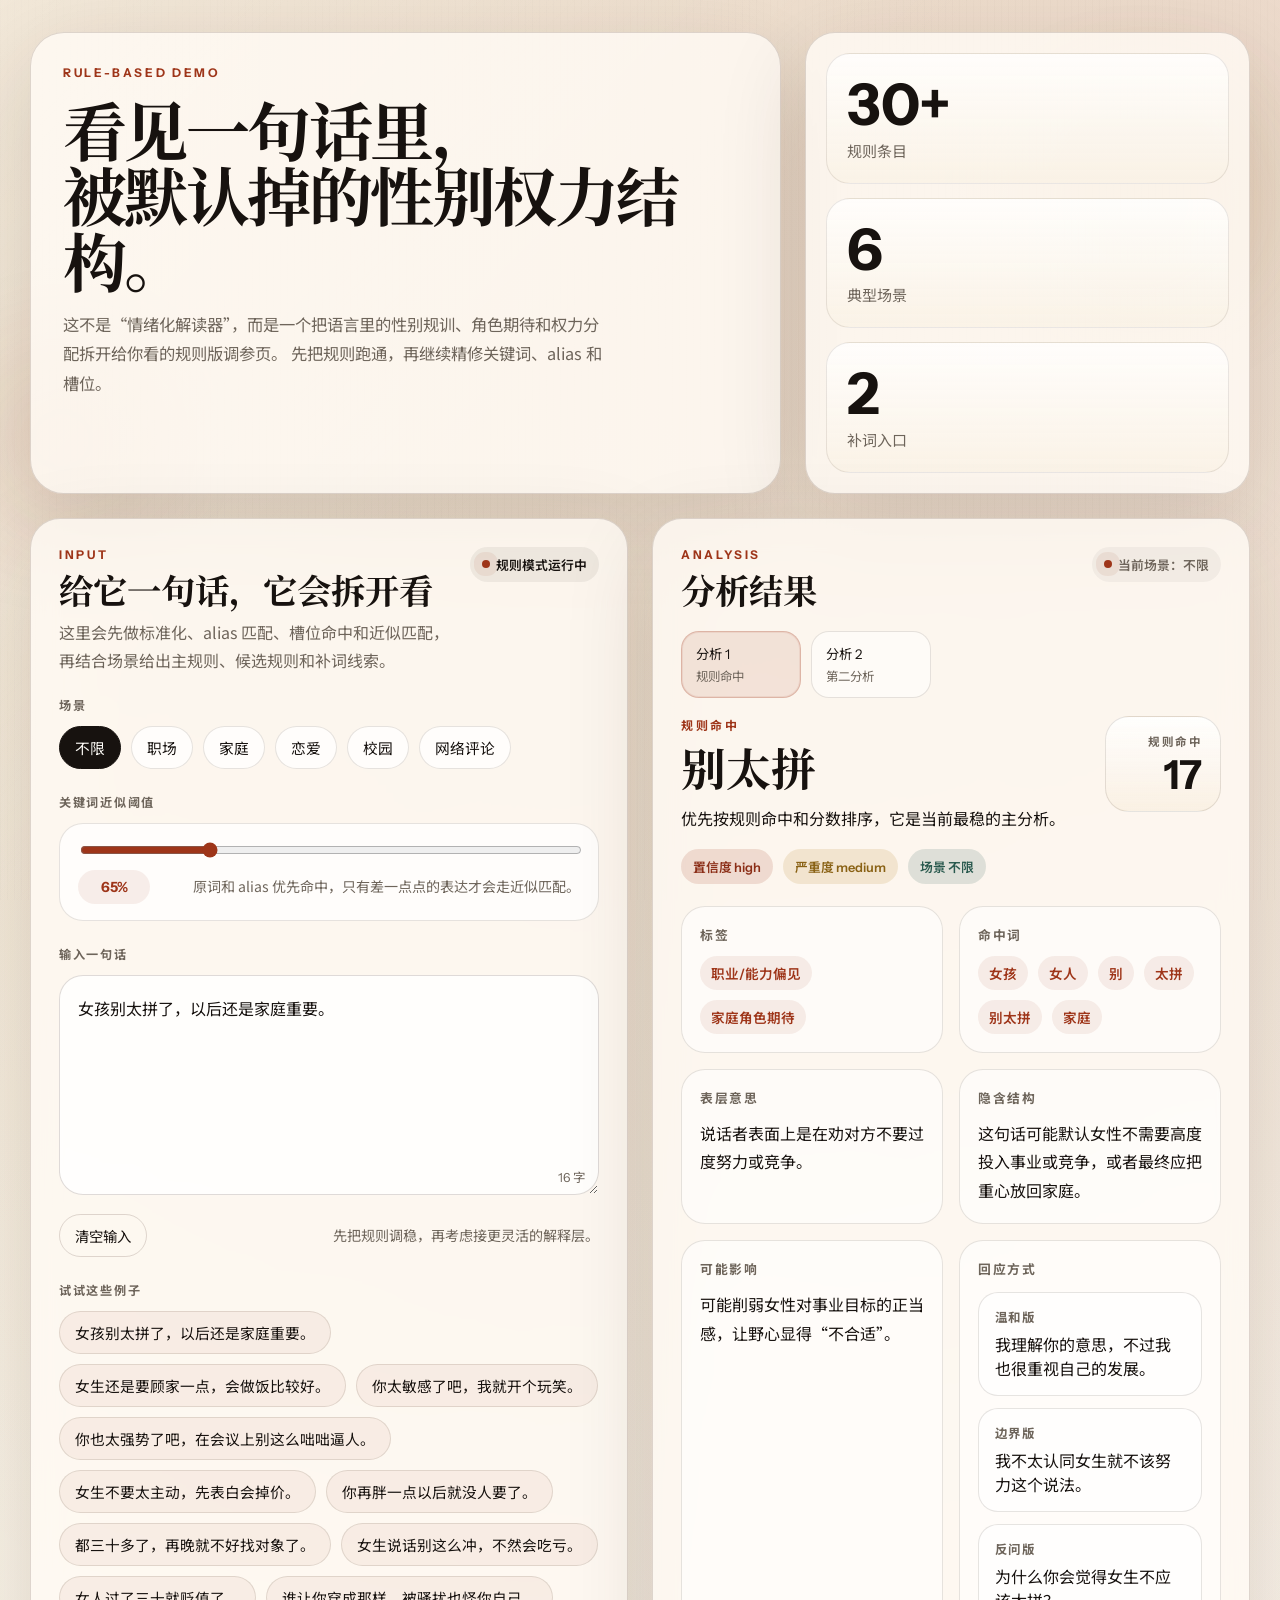
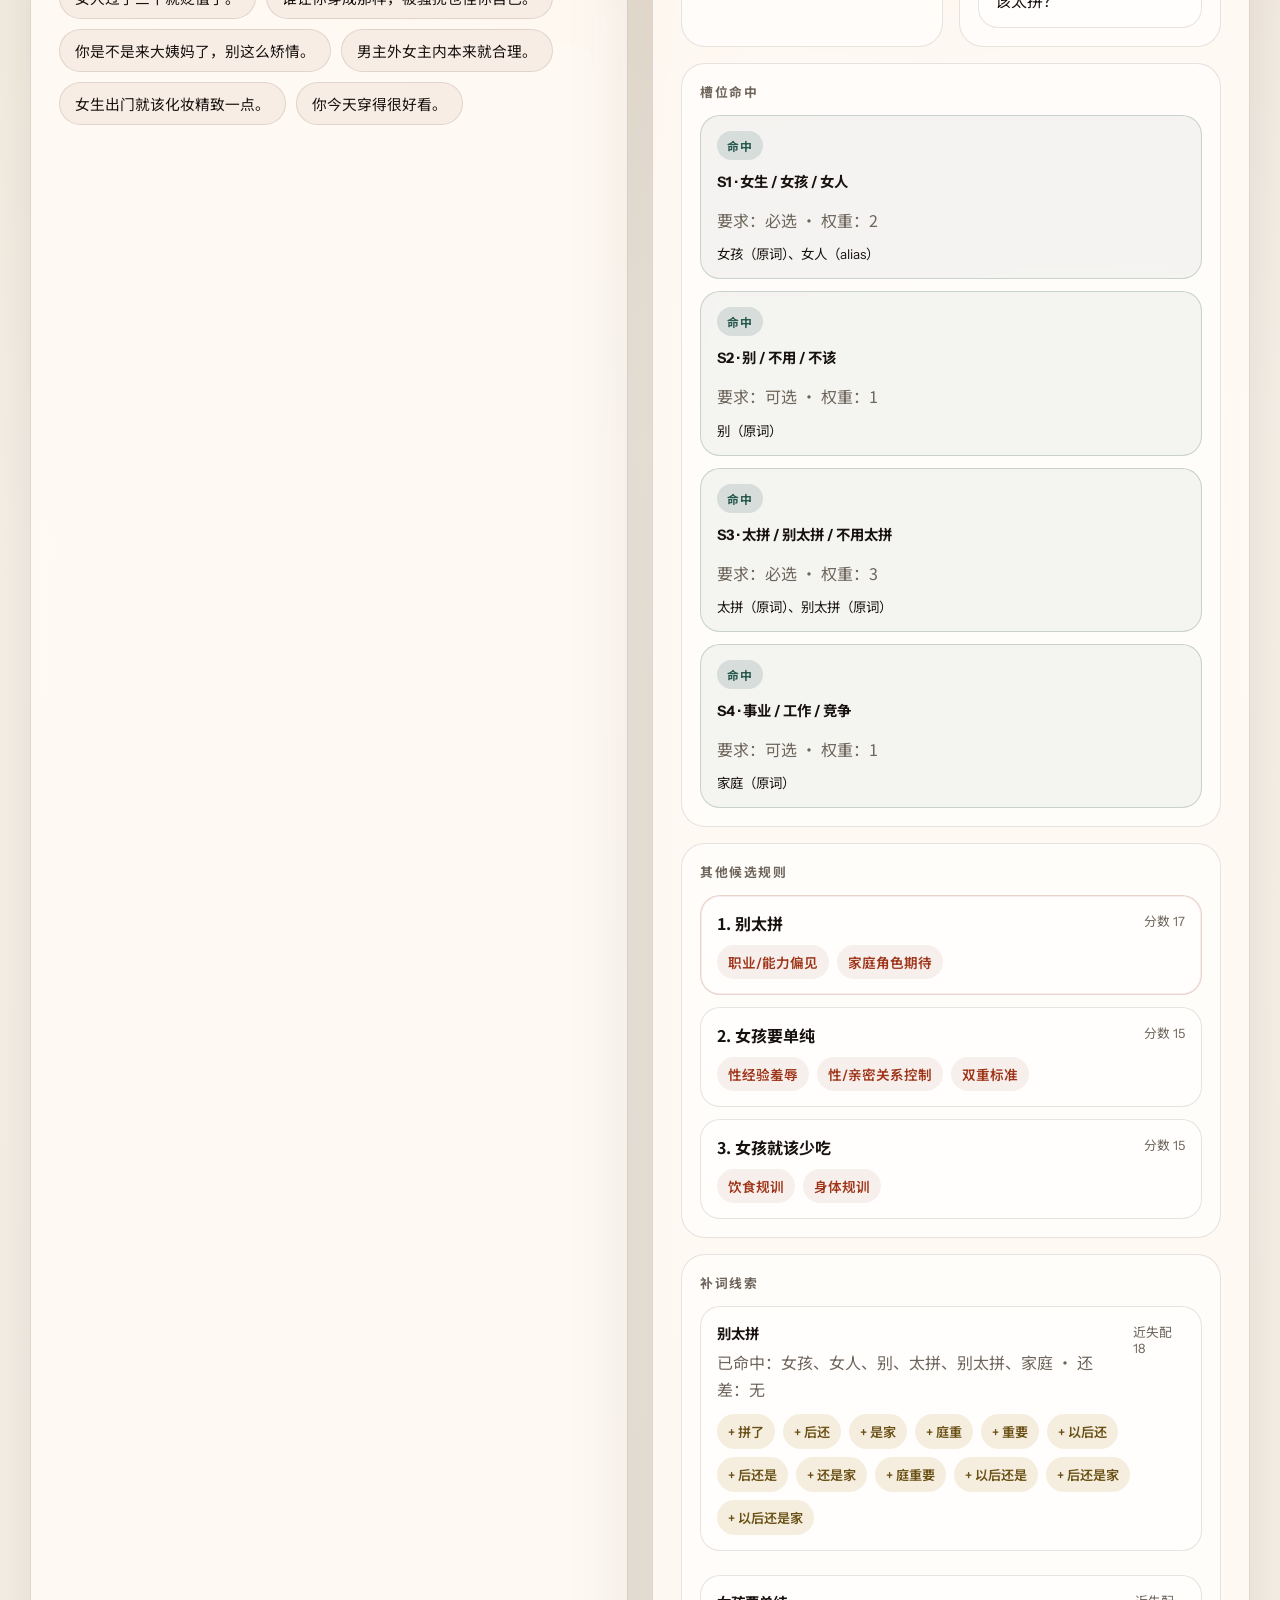
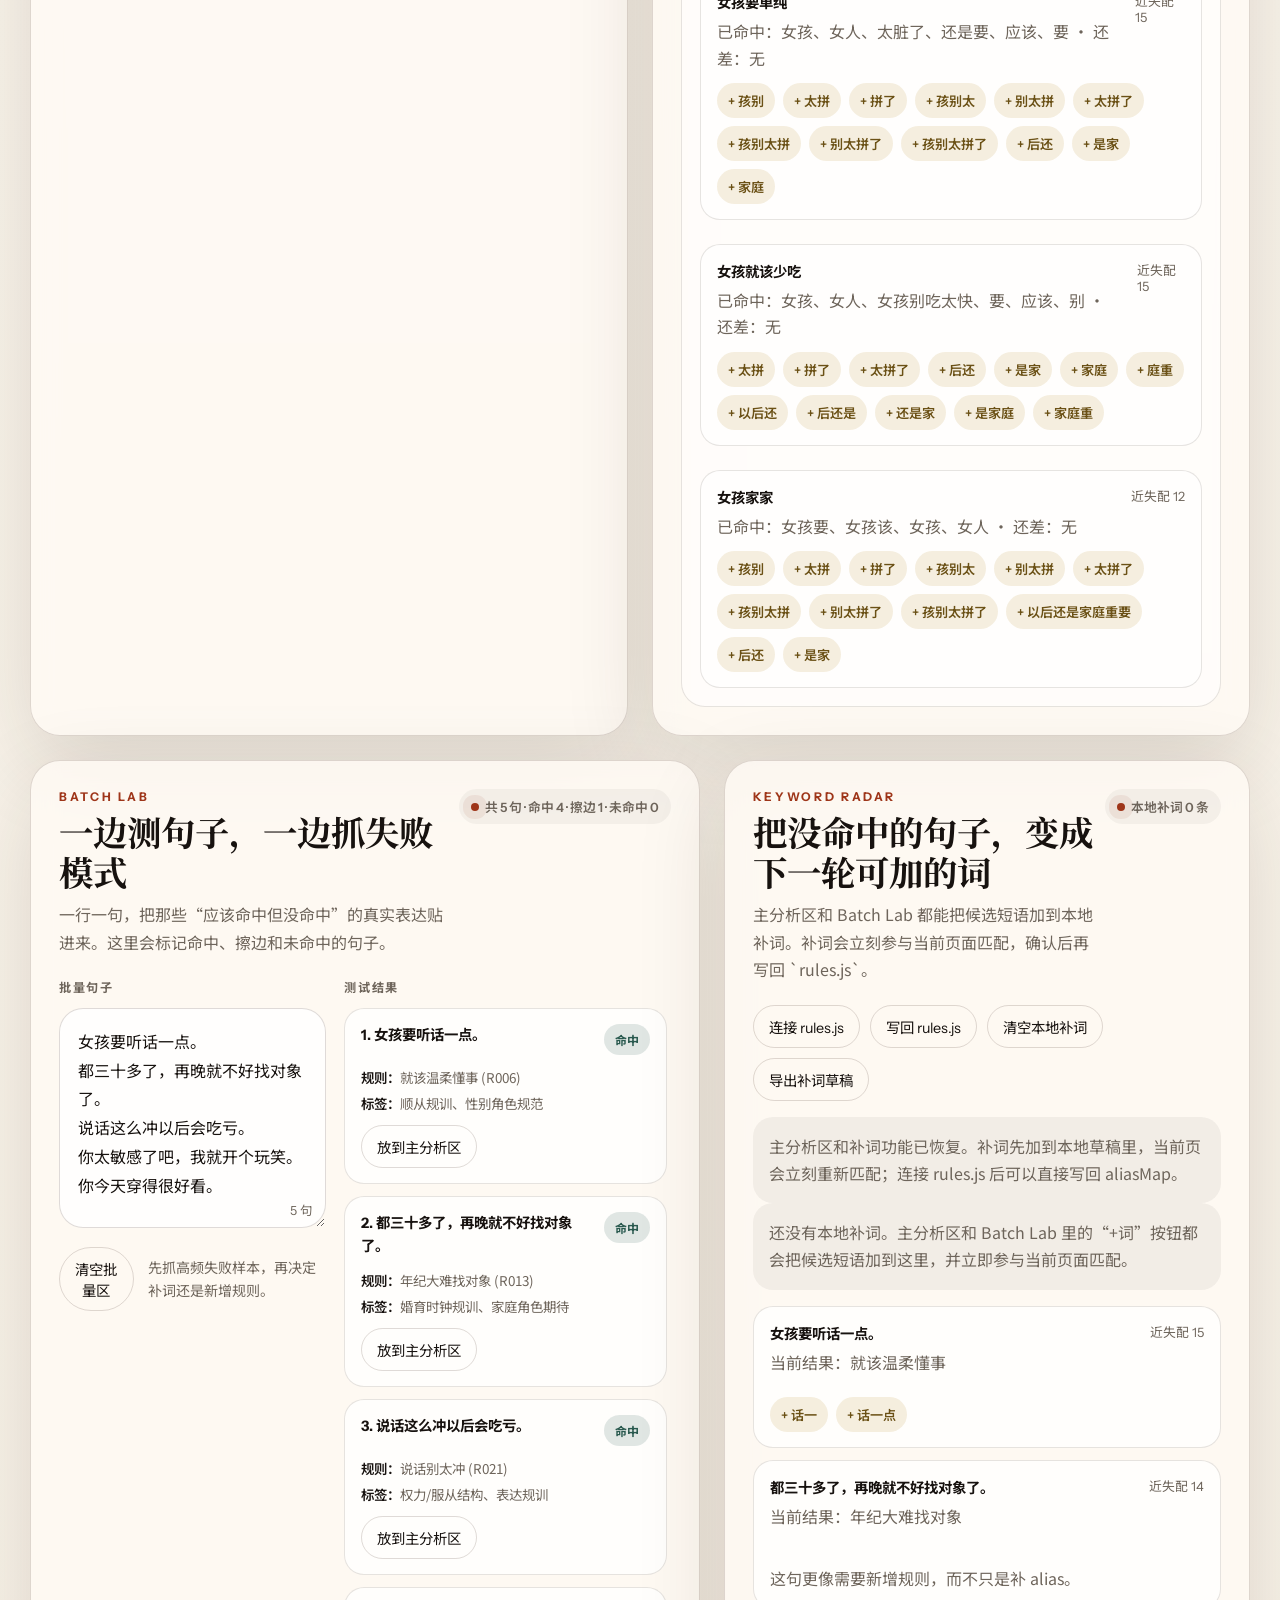
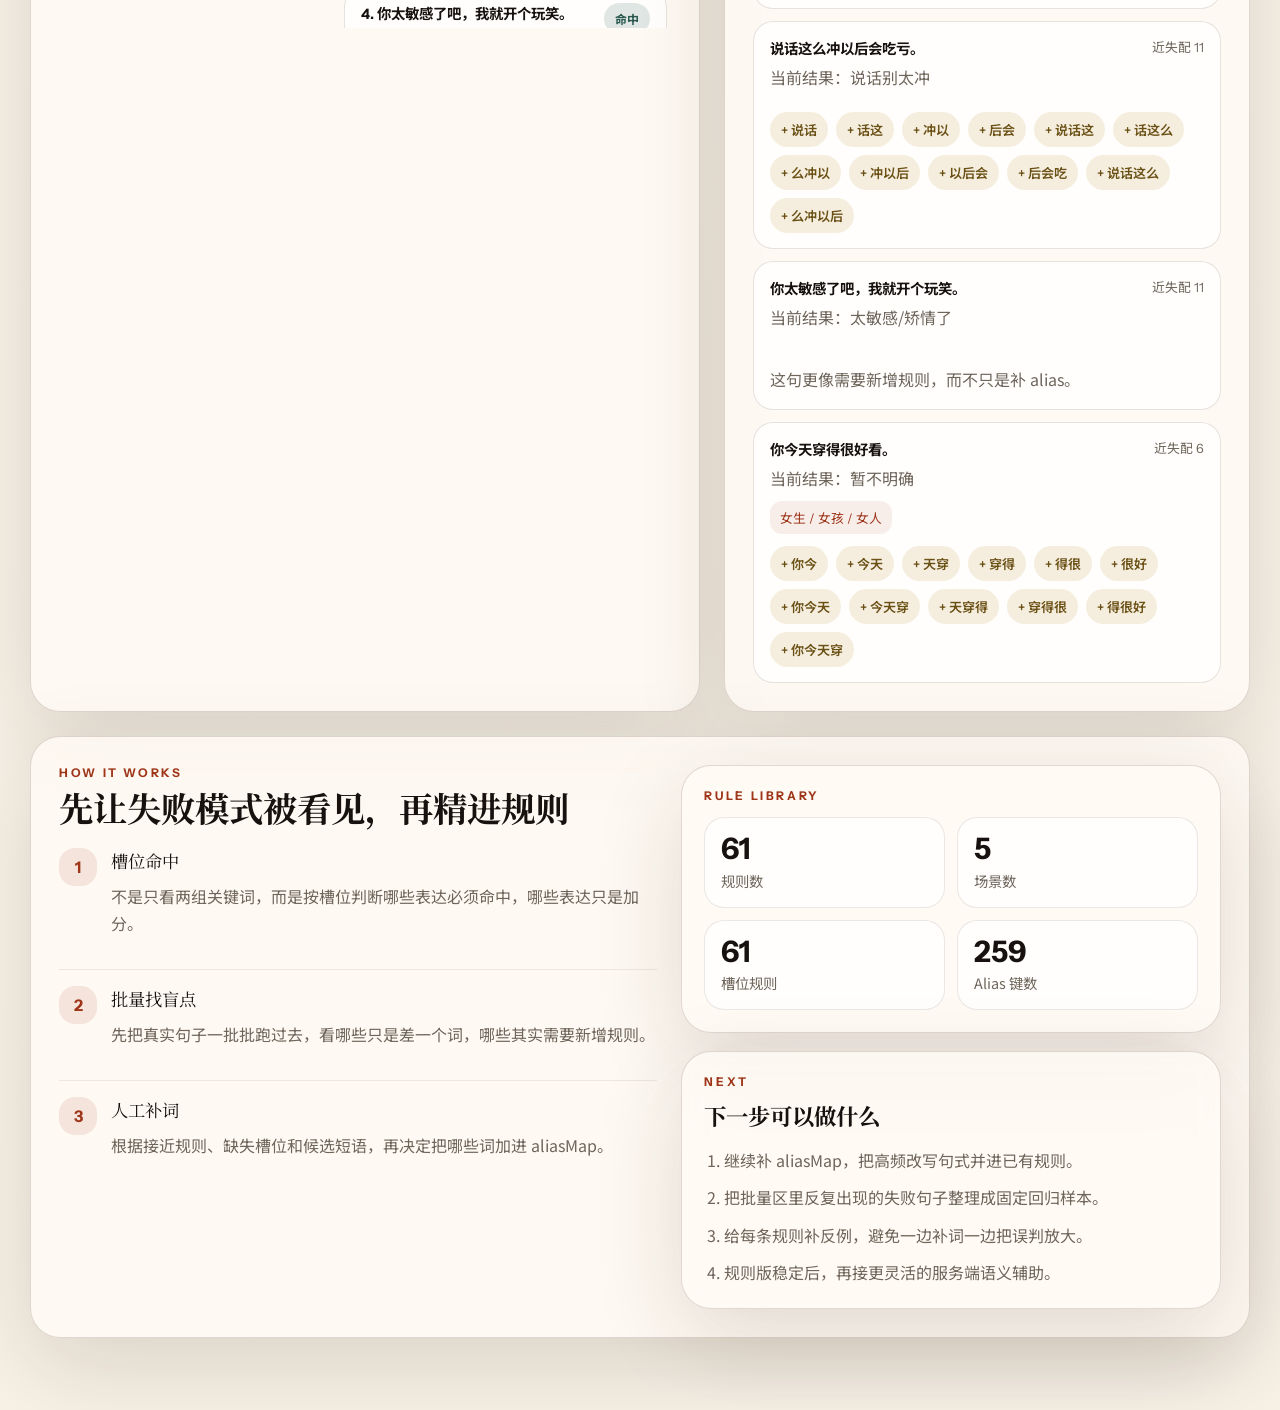
==== commit f1fe9f29: "update site" ====
--- a/lab.html
+++ b/lab.html
@@ -234,6 +234,7 @@
     </div>
 
     <script src="./rules.js"></script>
+    <script src="./embedding.js"></script>
     <script src="./app.js"></script>
   </body>
 </html>
--- a/styles.css
+++ b/styles.css
@@ -509,6 +509,44 @@
   line-height: 1.8;
 }
 
+.result-tabs {
+  display: flex;
+  flex-wrap: wrap;
+  gap: 10px;
+  margin-bottom: 18px;
+}
+
+.result-tab {
+  display: grid;
+  gap: 4px;
+  min-width: 120px;
+  padding: 12px 14px;
+  border: 1px solid rgba(55, 36, 21, 0.12);
+  border-radius: 18px;
+  background: rgba(255, 255, 255, 0.52);
+  color: var(--ink);
+  font-family: var(--ui-font);
+  text-align: left;
+  cursor: pointer;
+  transition: transform 140ms ease, border-color 140ms ease, background 140ms ease;
+}
+
+.result-tab:hover {
+  transform: translateY(-1px);
+  border-color: rgba(158, 53, 25, 0.24);
+}
+
+.result-tab.is-active {
+  border-color: rgba(158, 53, 25, 0.26);
+  background: rgba(158, 53, 25, 0.1);
+  box-shadow: inset 0 0 0 1px rgba(158, 53, 25, 0.08);
+}
+
+.result-tab-meta {
+  color: var(--muted);
+  font-size: 0.78rem;
+}
+
 .analysis-hero {
   display: flex;
   align-items: flex-start;
